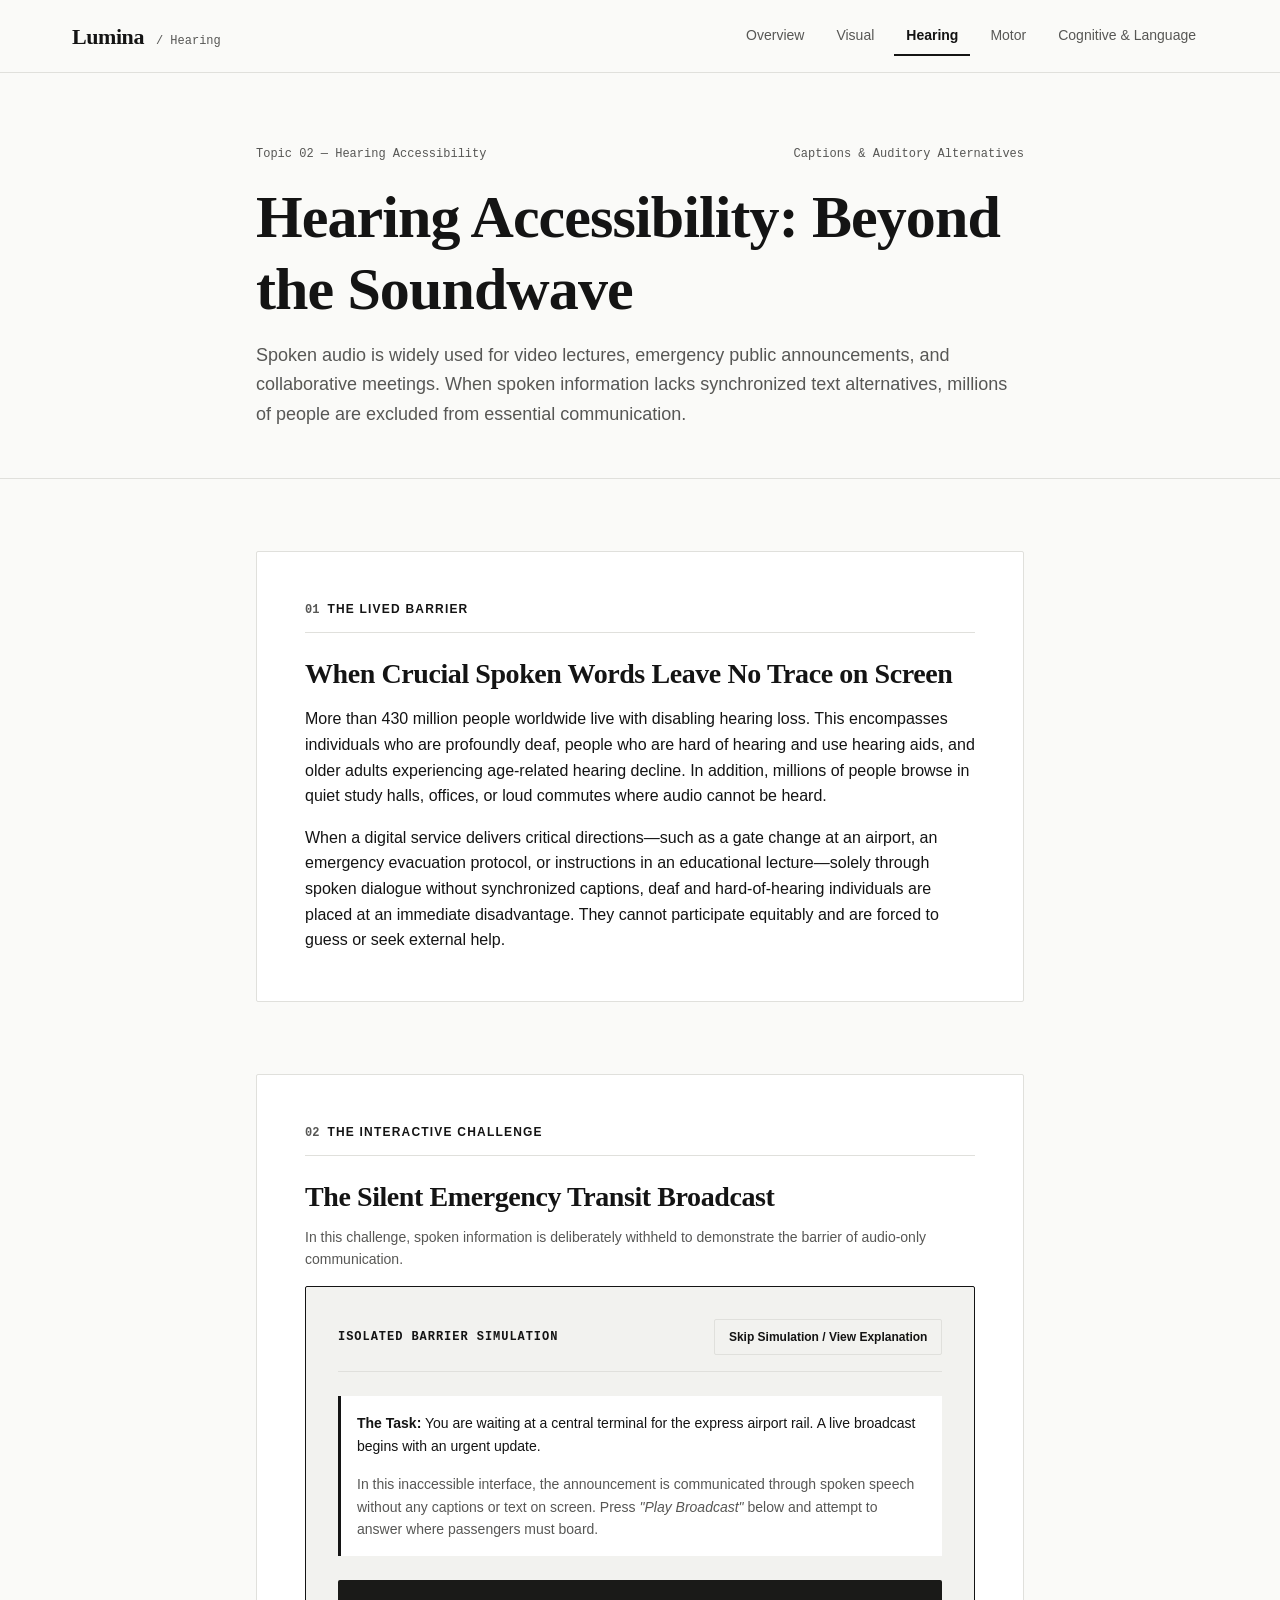
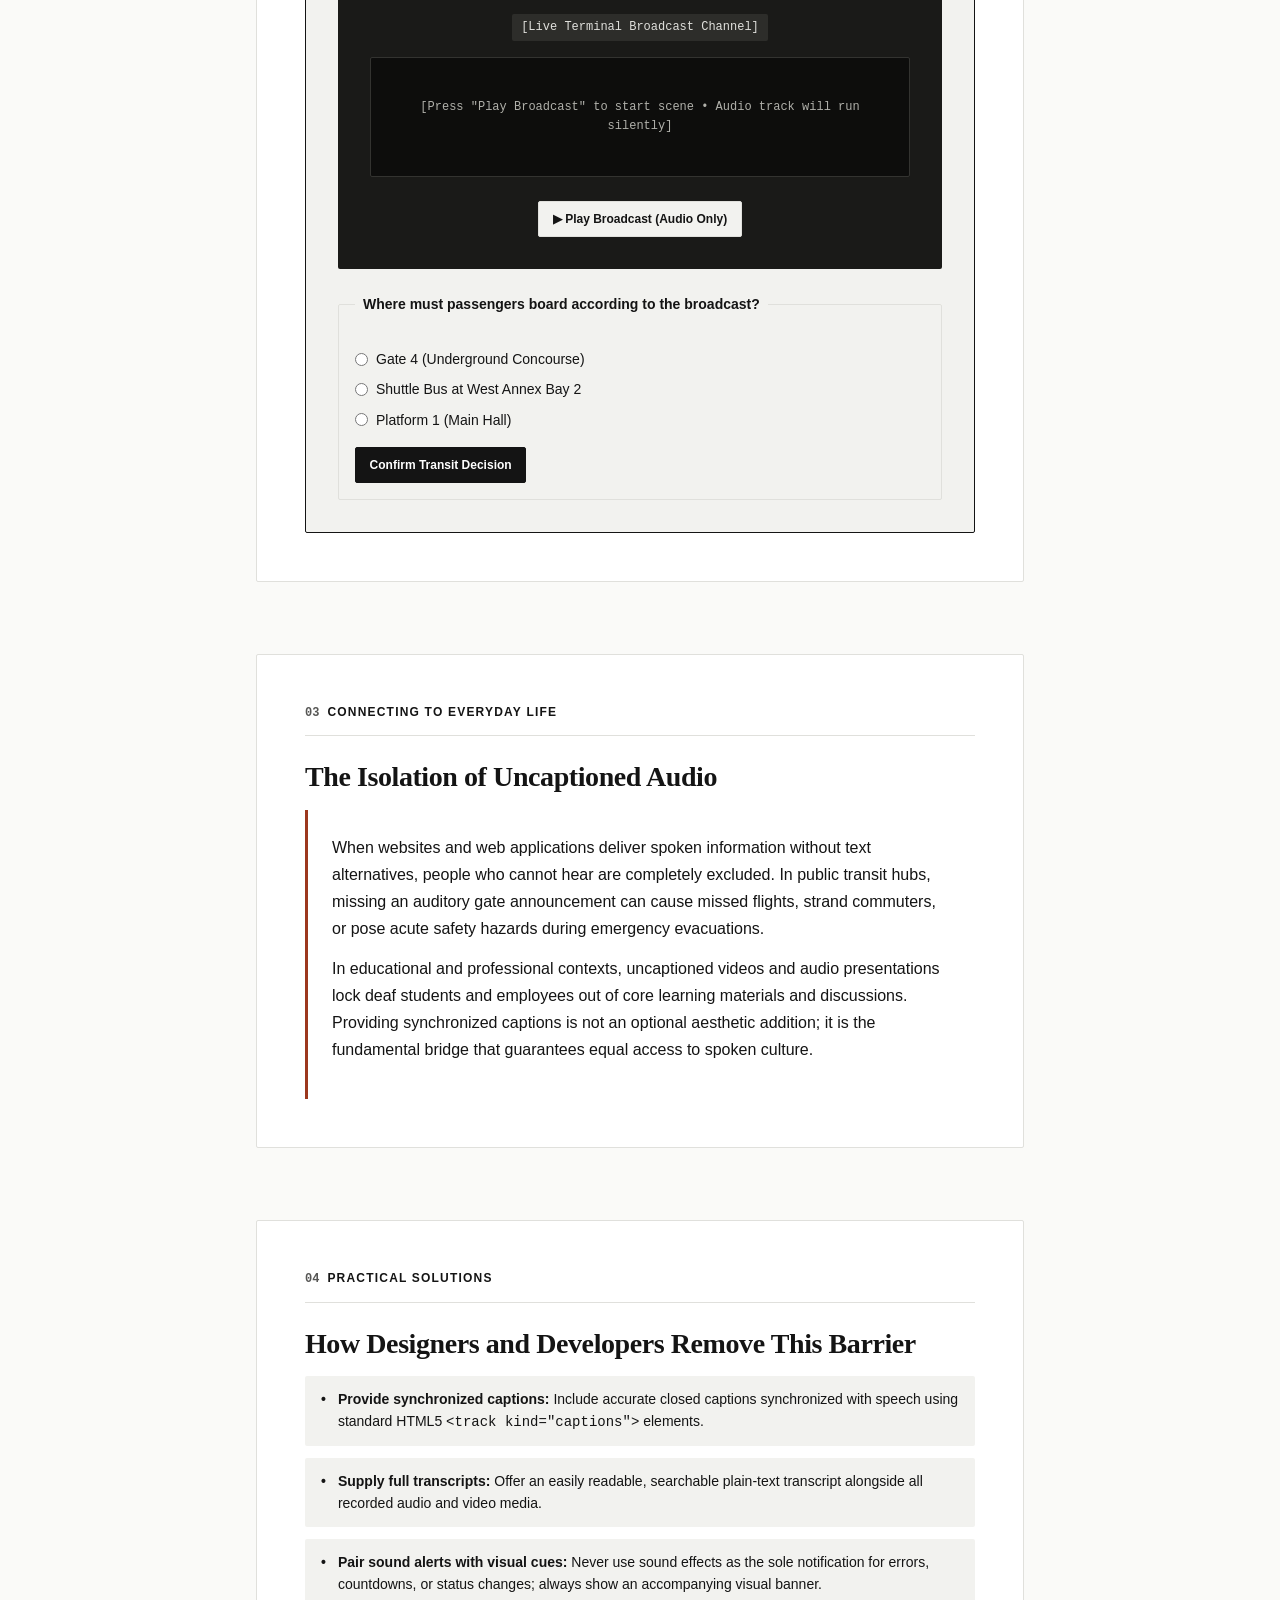
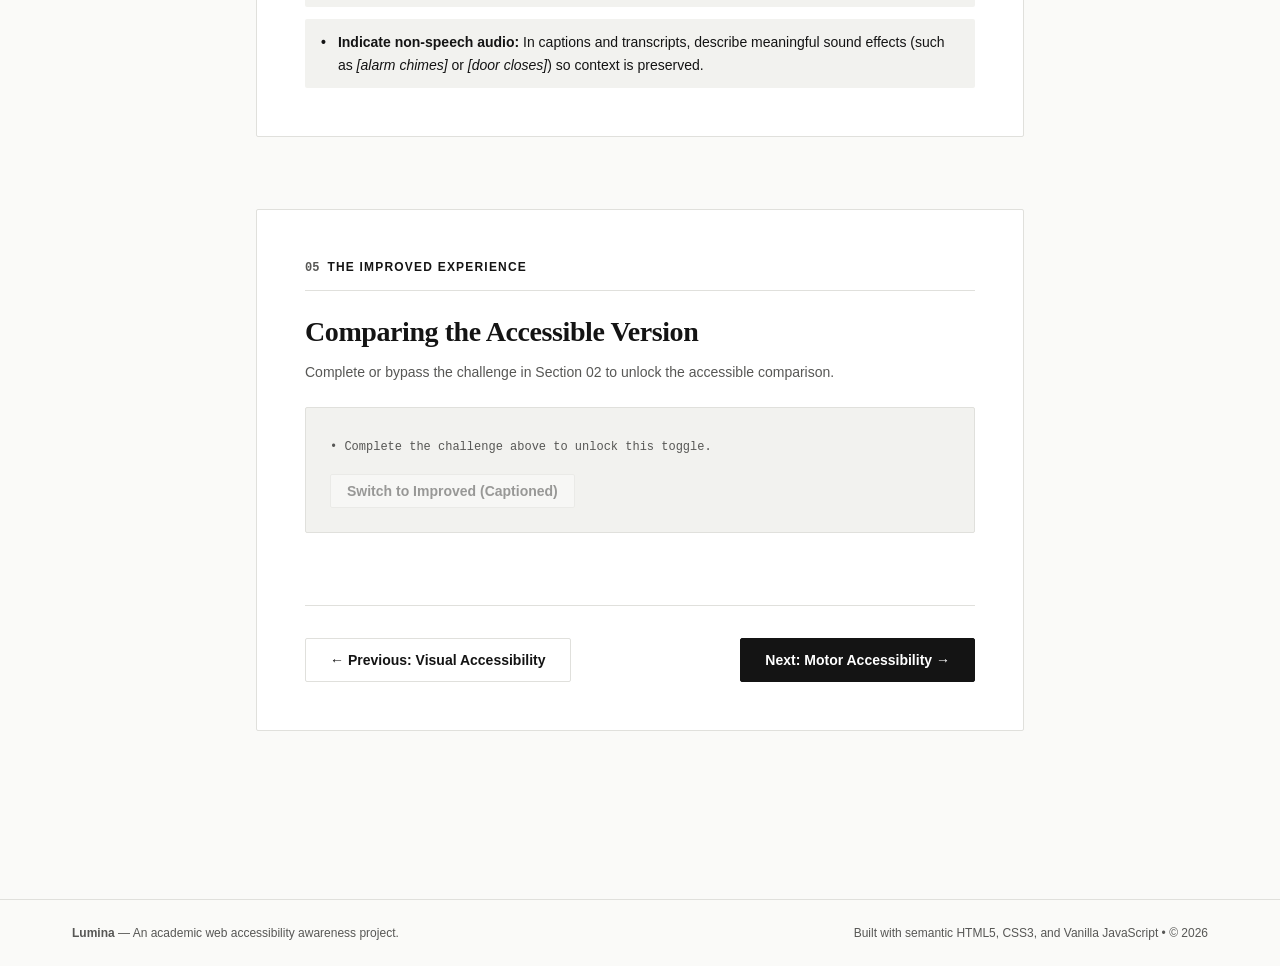
==== hearing.html @ 9ef1d498 "Add initial Lumina accessibility design" ====
<!DOCTYPE html>
<html lang="en">
<head>
  <meta charset="UTF-8">
  <meta name="viewport" content="width=device-width, initial-scale=1.0">
  <title>Hearing Accessibility — Lumina</title>
  <meta name="description" content="Explore how spoken audio without captions or text alternatives creates barriers for people who are deaf or hard of hearing.">
  <link rel="stylesheet" href="css/style.css">
  <link rel="stylesheet" href="css/topics.css">
</head>
<body>

  <!-- Accessible Skip Link (WCAG 2.4.1) -->
  <a href="#main-content" class="skip-link">Skip to main content</a>

  <!-- Site Header -->
  <header class="site-header">
    <div class="header-container">
      <a href="index.html" class="site-logo" aria-label="Lumina Home">
        <span class="logo-text">Lumina</span>
        <span class="logo-tag">/ Hearing</span>
      </a>

      <button class="nav-toggle" type="button" aria-expanded="false" aria-label="Open navigation">
        Menu
      </button>

      <nav class="primary-nav" aria-label="Primary Navigation">
        <ul class="nav-list">
          <li><a href="index.html" class="nav-link">Overview</a></li>
          <li><a href="visual.html" class="nav-link">Visual</a></li>
          <li><a href="hearing.html" class="nav-link" aria-current="page">Hearing</a></li>
          <li><a href="motor.html" class="nav-link">Motor</a></li>
          <li><a href="cognitive-language.html" class="nav-link">Cognitive &amp; Language</a></li>
        </ul>
      </nav>
    </div>
  </header>

  <!-- Main Content Landmark -->
  <main id="main-content" class="main-content">
    
    <!-- Topic Header -->
    <header class="topic-header">
      <div class="container-editorial">
        <div class="topic-meta">
          <span>Topic 02 &mdash; Hearing Accessibility</span>
          <span>Captions &amp; Auditory Alternatives</span>
        </div>
        <h1>Hearing Accessibility: Beyond the Soundwave</h1>
        <p class="lead-text">
          Spoken audio is widely used for video lectures, emergency public announcements, and collaborative meetings. When spoken information lacks synchronized text alternatives, millions of people are excluded from essential communication.
        </p>
      </div>
    </header>

    <div class="container-editorial">
      <div class="topic-flow">

        <!-- 1. Empathetic Introduction -->
        <section class="topic-section" aria-labelledby="intro-heading">
          <div class="section-label">
            <span class="section-num">01</span>
            <span class="section-heading-text">The Lived Barrier</span>
          </div>
          <h2 id="intro-heading" style="font-size: var(--text-xl); margin-bottom: var(--space-md);">
            When Crucial Spoken Words Leave No Trace on Screen
          </h2>
          <p>
            More than 430 million people worldwide live with disabling hearing loss. This encompasses individuals who are profoundly deaf, people who are hard of hearing and use hearing aids, and older adults experiencing age-related hearing decline. In addition, millions of people browse in quiet study halls, offices, or loud commutes where audio cannot be heard.
          </p>
          <p>
            When a digital service delivers critical directions—such as a gate change at an airport, an emergency evacuation protocol, or instructions in an educational lecture—solely through spoken dialogue without synchronized captions, deaf and hard-of-hearing individuals are placed at an immediate disadvantage. They cannot participate equitably and are forced to guess or seek external help.
          </p>
        </section>

        <!-- 2. The Interactive Challenge (Isolated Sandbox) -->
        <section class="topic-section" aria-labelledby="challenge-heading">
          <div class="section-label">
            <span class="section-num">02</span>
            <span class="section-heading-text">The Interactive Challenge</span>
          </div>
          <h2 id="challenge-heading" style="font-size: var(--text-xl); margin-bottom: var(--space-sm);">
            The Silent Emergency Transit Broadcast
          </h2>
          <p class="text-muted" style="font-size: var(--text-sm); margin-bottom: var(--space-md);">
            In this challenge, spoken information is deliberately withheld to demonstrate the barrier of audio-only communication.
          </p>

          <div class="challenge-sandbox" role="region" aria-label="Hearing accessibility challenge sandbox">
            <div class="sandbox-header">
              <span class="sandbox-badge">
                Isolated Barrier Simulation
              </span>
              <button type="button" class="btn btn-outline btn-sm" id="btn-skip-hearing-challenge">
                Skip Simulation / View Explanation
              </button>
            </div>

            <div class="sandbox-instructions">
              <p>
                <strong>The Task:</strong> You are waiting at a central terminal for the express airport rail. A live broadcast begins with an urgent update.
              </p>
              <p style="margin: 0; color: var(--color-text-muted);">
                In this inaccessible interface, the announcement is communicated through spoken speech without any captions or text on screen. Press <em>"Play Broadcast"</em> below and attempt to answer where passengers must board.
              </p>
            </div>

            <!-- Original Problematic Display Area -->
            <div id="hearing-original-display">
              <div class="silent-broadcast-frame">
                <span class="audio-track-status">[Live Terminal Broadcast Channel]</span>
                
                <div class="silent-media-screen">
                  <span id="silent-screen-indicator" style="font-family: var(--font-mono); font-size: var(--text-xs); color: #B0B0AA;">
                    [Press "Play Broadcast" to start scene &bull; Audio track will run silently]
                  </span>
                </div>

                <button type="button" class="btn btn-subtle btn-sm" id="btn-play-silent-broadcast">
                  ▶ Play Broadcast (Audio Only)
                </button>
              </div>

              <!-- Decision Form -->
              <form id="hearing-attempt-form" style="margin-top: var(--space-lg);">
                <fieldset style="border: 1px solid var(--color-border); padding: var(--space-md); border-radius: var(--radius-sm);">
                  <legend style="padding: 0 var(--space-xs); font-weight: 700; font-size: var(--text-sm);">
                    Where must passengers board according to the broadcast?
                  </legend>

                  <div style="display: flex; flex-direction: column; gap: var(--space-xs); margin: var(--space-md) 0;">
                    <label style="display: flex; align-items: center; gap: var(--space-xs); font-size: var(--text-sm); cursor: pointer;">
                      <input type="radio" name="transit_gate" value="gate_4"> Gate 4 (Underground Concourse)
                    </label>
                    <label style="display: flex; align-items: center; gap: var(--space-xs); font-size: var(--text-sm); cursor: pointer;">
                      <input type="radio" name="transit_gate" value="west_annex"> Shuttle Bus at West Annex Bay 2
                    </label>
                    <label style="display: flex; align-items: center; gap: var(--space-xs); font-size: var(--text-sm); cursor: pointer;">
                      <input type="radio" name="transit_gate" value="platform_1"> Platform 1 (Main Hall)
                    </label>
                  </div>

                  <button type="submit" class="btn btn-primary btn-sm">
                    Confirm Transit Decision
                  </button>
                </fieldset>
              </form>
            </div>

            <!-- Feedback Box -->
            <div id="hearing-challenge-feedback" class="challenge-status-box" aria-live="polite"></div>
          </div>
        </section>

        <!-- 3. Real-Life Explanation Section -->
        <section class="topic-section" aria-labelledby="explanation-heading">
          <div class="section-label">
            <span class="section-num">03</span>
            <span class="section-heading-text">Connecting to Everyday Life</span>
          </div>
          <h2 id="explanation-heading" style="font-size: var(--text-xl); margin-bottom: var(--space-md);">
            The Isolation of Uncaptioned Audio
          </h2>
          <div class="explanation-panel">
            <p>
              When websites and web applications deliver spoken information without text alternatives, people who cannot hear are completely excluded. In public transit hubs, missing an auditory gate announcement can cause missed flights, strand commuters, or pose acute safety hazards during emergency evacuations.
            </p>
            <p>
              In educational and professional contexts, uncaptioned videos and audio presentations lock deaf students and employees out of core learning materials and discussions. Providing synchronized captions is not an optional aesthetic addition; it is the fundamental bridge that guarantees equal access to spoken culture.
            </p>
          </div>
        </section>

        <!-- 4. Practical Solutions (Concise Bullet Points) -->
        <section class="topic-section" aria-labelledby="solutions-heading">
          <div class="section-label">
            <span class="section-num">04</span>
            <span class="section-heading-text">Practical Solutions</span>
          </div>
          <h2 id="solutions-heading" style="font-size: var(--text-xl); margin-bottom: var(--space-md);">
            How Designers and Developers Remove This Barrier
          </h2>
          <ul class="solutions-list">
            <li>
              <span class="solution-bullet">&bull;</span>
              <div>
                <strong>Provide synchronized captions:</strong> Include accurate closed captions synchronized with speech using standard HTML5 <code>&lt;track kind="captions"&gt;</code> elements.
              </div>
            </li>
            <li>
              <span class="solution-bullet">&bull;</span>
              <div>
                <strong>Supply full transcripts:</strong> Offer an easily readable, searchable plain-text transcript alongside all recorded audio and video media.
              </div>
            </li>
            <li>
              <span class="solution-bullet">&bull;</span>
              <div>
                <strong>Pair sound alerts with visual cues:</strong> Never use sound effects as the sole notification for errors, countdowns, or status changes; always show an accompanying visual banner.
              </div>
            </li>
            <li>
              <span class="solution-bullet">&bull;</span>
              <div>
                <strong>Indicate non-speech audio:</strong> In captions and transcripts, describe meaningful sound effects (such as <em>[alarm chimes]</em> or <em>[door closes]</em>) so context is preserved.
              </div>
            </li>
          </ul>
        </section>

        <!-- 5. Gated Improved Experience -->
        <section class="topic-section" aria-labelledby="improved-heading">
          <div class="section-label">
            <span class="section-num">05</span>
            <span class="section-heading-text">The Improved Experience</span>
          </div>
          <h2 id="improved-heading" style="font-size: var(--text-xl); margin-bottom: var(--space-sm);">
            Comparing the Accessible Version
          </h2>
          <p class="text-muted" style="font-size: var(--text-sm); margin-bottom: var(--space-lg);">
            Complete or bypass the challenge in Section 02 to unlock the accessible comparison.
          </p>

          <div class="gated-toggle-wrapper">
            <div class="toggle-header">
              <div>
                <span id="hearing-gate-status" class="gate-status-msg">
                  &bull; Complete the challenge above to unlock this toggle.
                </span>
              </div>
              <div class="switch-control">
                <button type="button" 
                        class="toggle-btn" 
                        id="hearing-toggle-btn" 
                        disabled 
                        aria-disabled="true" 
                        aria-pressed="false">
                  Switch to Improved (Captioned)
                </button>
              </div>
            </div>

            <!-- Improved Experience Card -->
            <div id="hearing-improved-display" class="improved-display-card">
              <span class="eyebrow" style="color: var(--color-success);">&check; Synchronized Captioned Broadcast</span>
              <h3 style="margin-bottom: var(--space-xs);">Live Transit Update &mdash; Express Rail</h3>
              
              <!-- Visual Alert Banner -->
              <div style="background-color: var(--color-surface-muted); border-left: 3px solid var(--color-text); padding: var(--space-md); margin: var(--space-md) 0;" role="status">
                <p style="font-weight: 700; font-size: var(--text-sm); margin-bottom: 2px;">
                  ⚠️ Track Maintenance Notice
                </p>
                <p style="font-size: var(--text-sm); margin: 0; color: var(--color-text);">
                  Due to emergency rail inspection on Platform 1, all passengers for the Northbound Express must board the replacement bus at <strong>West Annex Bay 2</strong>.
                </p>
              </div>

              <!-- Synchronized Captions Box -->
              <div style="background-color: #1A1A18; color: #FFFFFF; padding: var(--space-md); border-radius: var(--radius-sm); font-size: var(--text-sm); text-align: center; margin-bottom: var(--space-md);">
                🔊 <strong>[Speaker]:</strong> &ldquo;Attention all passengers: Track 1 is closed for maintenance. Please proceed to <strong>West Annex Bay 2</strong> to board the replacement express shuttle.&rdquo;
              </div>

              <!-- Collapsible Full Transcript -->
              <details style="border: 1px solid var(--color-border); border-radius: var(--radius-sm); padding: var(--space-sm); font-size: var(--text-sm);">
                <summary style="font-weight: 600; cursor: pointer;">
                  📄 View Full Spoken Transcript
                </summary>
                <div style="padding-top: var(--space-sm); color: var(--color-text-muted); line-height: 1.7;">
                  <p><strong>[00:00 &bull; Chime Sounds]</strong></p>
                  <p><strong>Announcer:</strong> &ldquo;Attention all passengers: Track 1 is temporarily closed due to an unscheduled track inspection. All northbound airport express services will now depart via shuttle bus from West Annex Bay 2. Ground staff are stationed at Exit B to assist with luggage.&rdquo;</p>
                </div>
              </details>

              <div style="border-top: 1px solid var(--color-border); padding-top: var(--space-md); margin-top: var(--space-md); font-size: var(--text-xs); color: var(--color-text-muted);">
                <strong>Why this version succeeds:</strong> Spoken directions are paired immediately with synchronized captions and an on-screen visual alert banner. Visitors who are deaf, hard of hearing, or browsing in sound-sensitive environments have equal, independent access.
              </div>
            </div>
          </div>

          <!-- Bottom Navigation -->
          <nav class="topic-nav-footer" aria-label="Experience pagination">
            <a href="visual.html" class="btn btn-outline">
              &larr; Previous: Visual Accessibility
            </a>
            <a href="motor.html" class="btn btn-primary">
              Next: Motor Accessibility &rarr;
            </a>
          </nav>
        </section>

      </div>
    </div>
  </main>

  <!-- Minimal Single-Line Footer -->
  <footer class="site-footer">
    <div class="footer-container">
      <span><strong>Lumina</strong> &mdash; An academic web accessibility awareness project.</span>
      <span>Built with semantic HTML5, CSS3, and Vanilla JavaScript &bull; &copy; 2026</span>
    </div>
  </footer>

  <!-- Scripts -->
  <script src="js/main.js"></script>
  <script src="js/hearing.js"></script>
</body>
</html>
---- css/style.css ----
/* ==========================================================================
   LUMINA CORE DESIGN SYSTEM & STYLESHEET
   Minimalist, editorial visual architecture inspired by SiteInspire.
   Pure CSS3. WCAG 2.1 AA/AAA compliant.
   ========================================================================== */

/* --------------------------------------------------------------------------
   1. Design Tokens (Custom Properties)
   -------------------------------------------------------------------------- */
:root {
  /* SiteInspire Editorial Palette */
  --color-bg: #FAFAF8;              /* Warm gallery alabaster */
  --color-surface: #FFFFFF;         /* Crisp white */
  --color-surface-muted: #F2F2EF;   /* Architectural light stone */
  --color-surface-hover: #ECECE8;   /* Subtle interactive hover */
  
  --color-text: #141414;            /* Deep charcoal ink (> 15:1 contrast) */
  --color-text-muted: #575755;      /* Editorial slate graphite (> 5.8:1 contrast) */
  --color-text-subtle: #767673;     /* Meta / timestamps */

  --color-border: #E0E0DC;          /* Hairline divider */
  --color-border-strong: #141414;   /* High-contrast structural line */

  --color-accent: #9C381E;          /* Terracotta / Sienna accent */
  --color-accent-subtle: #F7EBE8;   /* Soft terracotta tint */
  --color-navy: #1E3A5F;            /* Deep architectural navy */
  --color-success: #1E5C34;         /* Muted forest green */
  --color-success-bg: #EDF5F0;

  /* Typography */
  --font-serif: "Charter", "Bitstream Charter", "Sitka Text", "Cambria", Georgia, serif;
  --font-sans: -apple-system, BlinkMacSystemFont, "Segoe UI", Roboto, "Helvetica Neue", Arial, sans-serif;
  --font-mono: "SFMono-Regular", Consolas, "Liberation Mono", Menlo, Courier, monospace;

  /* Type Scale */
  --text-xs: 0.75rem;     /* 12px */
  --text-sm: 0.875rem;    /* 14px */
  --text-base: 1rem;       /* 16px */
  --text-md: 1.125rem;    /* 18px */
  --text-lg: 1.375rem;    /* 22px */
  --text-xl: 1.75rem;     /* 28px */
  --text-2xl: 2.25rem;    /* 36px */
  --text-3xl: 3rem;       /* 48px */
  --text-4xl: 3.75rem;    /* 60px */

  /* Spacing Scale */
  --space-2xs: 0.25rem;   /* 4px */
  --space-xs: 0.5rem;     /* 8px */
  --space-sm: 0.75rem;    /* 12px */
  --space-md: 1rem;       /* 16px */
  --space-lg: 1.5rem;     /* 24px */
  --space-xl: 2rem;       /* 32px */
  --space-2xl: 3rem;      /* 48px */
  --space-3xl: 4.5rem;    /* 72px */
  --space-4xl: 6rem;      /* 96px */

  /* Structural Dimensions */
  --max-width-site: 75rem;        /* 1200px */
  --max-width-editorial: 52rem;   /* 832px */
  --max-width-prose: 44rem;       /* 704px */
  
  --radius-sm: 2px;
  --radius-md: 4px;

  --transition-quick: 120ms ease;
  --transition-smooth: 200ms ease;
}

/* --------------------------------------------------------------------------
   2. Reset & Baseline
   -------------------------------------------------------------------------- */
*, *::before, *::after {
  box-sizing: border-box;
  margin: 0;
  padding: 0;
}

html {
  font-size: 100%;
  scroll-behavior: smooth;
  text-size-adjust: 100%;
}

@media (prefers-reduced-motion: reduce) {
  html {
    scroll-behavior: auto;
  }
  *, *::before, *::after {
    animation-duration: 0.01ms !important;
    animation-iteration-count: 1 !important;
    transition-duration: 0.01ms !important;
  }
}

body {
  background-color: var(--color-bg);
  color: var(--color-text);
  font-family: var(--font-sans);
  font-size: var(--text-base);
  line-height: 1.6;
  min-height: 100vh;
  display: flex;
  flex-direction: column;
  -webkit-font-smoothing: antialiased;
}

/* --------------------------------------------------------------------------
   3. Accessible Focus Indicators (WCAG 2.4.7 & 2.4.11)
   -------------------------------------------------------------------------- */
:focus-visible {
  outline: 2px solid var(--color-text);
  outline-offset: 3px;
  border-radius: var(--radius-sm);
}

/* Skip to Content Link */
.skip-link {
  position: absolute;
  top: var(--space-md);
  left: var(--space-md);
  background-color: var(--color-text);
  color: var(--color-surface);
  padding: var(--space-xs) var(--space-md);
  font-size: var(--text-sm);
  font-weight: 600;
  text-decoration: none;
  z-index: 9999;
  transform: translateY(-200%);
  transition: transform var(--transition-quick);
  border-radius: var(--radius-sm);
}

.skip-link:focus {
  transform: translateY(0);
}

/* --------------------------------------------------------------------------
   4. Typography
   -------------------------------------------------------------------------- */
h1, h2, h3, h4 {
  font-family: var(--font-serif);
  color: var(--color-text);
  font-weight: 700;
  line-height: 1.2;
  letter-spacing: -0.015em;
}

h1 {
  font-size: clamp(2rem, 4.5vw + 1rem, var(--text-4xl));
  margin-bottom: var(--space-md);
}

h2 {
  font-size: clamp(1.5rem, 2.5vw + 0.5rem, var(--text-2xl));
  margin-bottom: var(--space-sm);
}

h3 {
  font-size: var(--text-lg);
  margin-bottom: var(--space-xs);
}

p {
  margin-bottom: var(--space-md);
}

p:last-child {
  margin-bottom: 0;
}

.lead-text {
  font-size: var(--text-md);
  line-height: 1.65;
  color: var(--color-text-muted);
}

.text-muted {
  color: var(--color-text-muted);
}

.eyebrow {
  display: block;
  font-family: var(--font-mono);
  font-size: var(--text-xs);
  text-transform: uppercase;
  letter-spacing: 0.1em;
  color: var(--color-text-muted);
  margin-bottom: var(--space-xs);
}

/* --------------------------------------------------------------------------
   5. Site Header & Editorial Navigation
   -------------------------------------------------------------------------- */
.site-header {
  background-color: var(--color-bg);
  border-bottom: 1px solid var(--color-border);
  position: sticky;
  top: 0;
  z-index: 100;
}

.header-container {
  max-width: var(--max-width-site);
  margin: 0 auto;
  padding: var(--space-md) var(--space-xl);
  display: flex;
  align-items: center;
  justify-content: space-between;
  gap: var(--space-md);
}

.site-logo {
  display: flex;
  align-items: baseline;
  gap: var(--space-xs);
  text-decoration: none;
  color: var(--color-text);
}

.logo-text {
  font-family: var(--font-serif);
  font-size: var(--text-lg);
  font-weight: 700;
  letter-spacing: -0.02em;
}

.logo-tag {
  font-family: var(--font-mono);
  font-size: var(--text-xs);
  color: var(--color-text-muted);
  margin-left: var(--space-2xs);
}

.primary-nav {
  display: flex;
  align-items: center;
}

.nav-list {
  display: flex;
  align-items: center;
  list-style: none;
  gap: var(--space-xs);
}

.nav-link {
  display: inline-block;
  padding: var(--space-xs) var(--space-sm);
  color: var(--color-text-muted);
  text-decoration: none;
  font-size: var(--text-sm);
  font-weight: 500;
  border-bottom: 2px solid transparent;
  transition: color var(--transition-quick), border-color var(--transition-quick);
}

.nav-link:hover {
  color: var(--color-text);
}

.nav-link[aria-current="page"] {
  color: var(--color-text);
  font-weight: 600;
  border-bottom-color: var(--color-text);
}

/* Mobile Nav Toggle */
.nav-toggle {
  display: none;
  background: transparent;
  border: 1px solid var(--color-border);
  border-radius: var(--radius-sm);
  padding: var(--space-xs) var(--space-sm);
  color: var(--color-text);
  font-family: var(--font-sans);
  font-size: var(--text-xs);
  font-weight: 600;
  text-transform: uppercase;
  letter-spacing: 0.05em;
  cursor: pointer;
}

.nav-toggle:hover {
  background-color: var(--color-surface);
}

/* --------------------------------------------------------------------------
   6. Content Layout Containers
   -------------------------------------------------------------------------- */
.main-content {
  flex: 1;
}

.container {
  max-width: var(--max-width-site);
  margin: 0 auto;
  padding: 0 var(--space-xl);
}

.container-editorial {
  max-width: var(--max-width-editorial);
  margin: 0 auto;
  padding: 0 var(--space-xl);
}

/* --------------------------------------------------------------------------
   7. Buttons & Links (Understated Editorial Styling)
   -------------------------------------------------------------------------- */
.btn {
  display: inline-flex;
  align-items: center;
  justify-content: center;
  gap: var(--space-xs);
  min-height: 44px;
  padding: var(--space-xs) var(--space-lg);
  font-family: var(--font-sans);
  font-size: var(--text-sm);
  font-weight: 600;
  text-decoration: none;
  border-radius: var(--radius-sm);
  border: 1px solid transparent;
  cursor: pointer;
  transition: background-color var(--transition-quick), color var(--transition-quick), border-color var(--transition-quick);
}

.btn-primary {
  background-color: var(--color-text);
  color: var(--color-surface);
  border-color: var(--color-text);
}

.btn-primary:hover {
  background-color: #2E2E2E;
  border-color: #2E2E2E;
}

.btn-outline {
  background-color: transparent;
  color: var(--color-text);
  border-color: var(--color-border);
}

.btn-outline:hover {
  background-color: var(--color-surface);
  border-color: var(--color-text);
}

.btn-subtle {
  background-color: var(--color-surface-muted);
  color: var(--color-text);
  border-color: var(--color-border);
}

.btn-subtle:hover {
  background-color: var(--color-surface);
  border-color: var(--color-text-muted);
}

.btn-sm {
  min-height: 36px;
  padding: 0.35rem 0.85rem;
  font-size: var(--text-xs);
}

/* --------------------------------------------------------------------------
   8. Clean Minimalist Single-Line Footer
   -------------------------------------------------------------------------- */
.site-footer {
  border-top: 1px solid var(--color-border);
  background-color: var(--color-bg);
  margin-top: var(--space-4xl);
  padding: var(--space-lg) 0;
}

.footer-container {
  max-width: var(--max-width-site);
  margin: 0 auto;
  padding: 0 var(--space-xl);
  display: flex;
  justify-content: space-between;
  align-items: center;
  flex-wrap: wrap;
  gap: var(--space-sm);
  font-size: var(--text-xs);
  color: var(--color-text-muted);
}

.footer-container a {
  color: var(--color-text);
  text-decoration: none;
}

.footer-container a:hover {
  text-decoration: underline;
}

/* --------------------------------------------------------------------------
   9. Responsive Breakpoints
   -------------------------------------------------------------------------- */
@media (max-width: 860px) {
  .header-container {
    padding: var(--space-sm) var(--space-md);
  }

  .nav-toggle {
    display: inline-flex;
  }

  .primary-nav {
    display: none;
    position: absolute;
    top: 100%;
    left: 0;
    right: 0;
    background-color: var(--color-bg);
    border-bottom: 1px solid var(--color-border);
    padding: var(--space-md);
    box-shadow: 0 4px 12px rgba(0, 0, 0, 0.05);
  }

  .primary-nav.is-open {
    display: block;
  }

  .nav-list {
    flex-direction: column;
    align-items: stretch;
    gap: var(--space-2xs);
  }

  .nav-link {
    padding: var(--space-sm) var(--space-md);
    width: 100%;
    border-bottom: none;
  }

  .nav-link[aria-current="page"] {
    background-color: var(--color-surface-muted);
  }

  .container,
  .container-editorial {
    padding: 0 var(--space-md);
  }

  .footer-container {
    flex-direction: column;
    align-items: flex-start;
  }
}
---- css/topics.css ----
/* ==========================================================================
   LUMINA TOPIC EXPERIENCES & INTERACTIVE CHALLENGES
   Editorial layout, isolated sandboxes, gated toggles, and accessible comparisons.
   ========================================================================== */

/* --------------------------------------------------------------------------
   1. Topic Header & Section Structure
   -------------------------------------------------------------------------- */
.topic-header {
  padding: var(--space-3xl) 0 var(--space-2xl) 0;
  border-bottom: 1px solid var(--color-border);
}

.topic-meta {
  display: flex;
  align-items: center;
  justify-content: space-between;
  gap: var(--space-md);
  margin-bottom: var(--space-md);
  font-family: var(--font-mono);
  font-size: var(--text-xs);
  color: var(--color-text-muted);
}

.topic-flow {
  display: flex;
  flex-direction: column;
  gap: var(--space-3xl);
  padding: var(--space-3xl) 0;
}

.topic-section {
  position: relative;
  background-color: var(--color-surface);
  border: 1px solid var(--color-border);
  border-radius: var(--radius-sm);
  padding: clamp(var(--space-xl), 4vw, var(--space-2xl));
}

.section-label {
  display: flex;
  align-items: baseline;
  gap: var(--space-xs);
  margin-bottom: var(--space-lg);
  border-bottom: 1px solid var(--color-border);
  padding-bottom: var(--space-sm);
}

.section-num {
  font-family: var(--font-mono);
  font-size: var(--text-xs);
  font-weight: 700;
  color: var(--color-text-muted);
}

.section-heading-text {
  font-family: var(--font-sans);
  font-size: var(--text-xs);
  text-transform: uppercase;
  letter-spacing: 0.1em;
  font-weight: 700;
  color: var(--color-text);
}

/* --------------------------------------------------------------------------
   2. Dedicated Challenge Sandbox (Isolated Demonstration)
   -------------------------------------------------------------------------- */
.challenge-sandbox {
  border: 1px solid var(--color-border-strong);
  background-color: var(--color-surface-muted);
  border-radius: var(--radius-sm);
  padding: var(--space-xl);
  position: relative;
  margin-top: var(--space-md);
}

.sandbox-header {
  display: flex;
  align-items: center;
  justify-content: space-between;
  flex-wrap: wrap;
  gap: var(--space-sm);
  padding-bottom: var(--space-md);
  margin-bottom: var(--space-lg);
  border-bottom: 1px solid var(--color-border);
}

.sandbox-badge {
  font-family: var(--font-mono);
  font-size: var(--text-xs);
  font-weight: 700;
  text-transform: uppercase;
  letter-spacing: 0.08em;
  color: var(--color-text);
  display: inline-flex;
  align-items: center;
  gap: var(--space-2xs);
}

.sandbox-instructions {
  background-color: var(--color-surface);
  border-left: 3px solid var(--color-text);
  padding: var(--space-md);
  margin-bottom: var(--space-lg);
  font-size: var(--text-sm);
  line-height: 1.6;
}

.sandbox-interactive-zone {
  background-color: var(--color-surface);
  border: 1px solid var(--color-border);
  border-radius: var(--radius-sm);
  padding: var(--space-xl);
  margin-bottom: var(--space-lg);
}

.challenge-status-box {
  margin-top: var(--space-md);
  padding: var(--space-md);
  border: 1px solid var(--color-border);
  background-color: var(--color-surface);
  font-size: var(--text-sm);
  line-height: 1.6;
  display: none;
}

.challenge-status-box.is-visible {
  display: block;
}

/* --------------------------------------------------------------------------
   3. Real-Life Explanation Section (Connecting Difficulty to Barriers)
   -------------------------------------------------------------------------- */
.explanation-panel {
  background-color: var(--color-surface);
  border-left: 3px solid var(--color-accent);
  padding: var(--space-lg);
  margin-top: var(--space-md);
  font-size: var(--text-base);
  line-height: 1.7;
}

.explanation-panel p {
  color: var(--color-text);
  margin-bottom: var(--space-sm);
}

/* --------------------------------------------------------------------------
   4. Practical Solutions (Clean, Understandable Bullet Points)
   -------------------------------------------------------------------------- */
.solutions-list {
  list-style: none;
  margin-top: var(--space-md);
  display: flex;
  flex-direction: column;
  gap: var(--space-sm);
}

.solutions-list li {
  display: flex;
  align-items: flex-start;
  gap: var(--space-sm);
  font-size: var(--text-sm);
  line-height: 1.6;
  padding: var(--space-sm) var(--space-md);
  background-color: var(--color-surface-muted);
  border-radius: var(--radius-sm);
}

.solution-bullet {
  font-weight: 700;
  color: var(--color-text);
  flex-shrink: 0;
}

/* --------------------------------------------------------------------------
   5. Gated Improved-Version Toggle & Reveal
   -------------------------------------------------------------------------- */
.gated-toggle-wrapper {
  background-color: var(--color-surface-muted);
  border: 1px solid var(--color-border);
  border-radius: var(--radius-sm);
  padding: var(--space-lg);
  margin-bottom: var(--space-xl);
}

.toggle-header {
  display: flex;
  align-items: center;
  justify-content: space-between;
  flex-wrap: wrap;
  gap: var(--space-md);
}

.gate-status-msg {
  font-family: var(--font-mono);
  font-size: var(--text-xs);
  color: var(--color-text-muted);
}

.gate-status-msg.is-unlocked {
  color: var(--color-success);
  font-weight: 700;
}

.switch-control {
  display: inline-flex;
  align-items: center;
  gap: var(--space-xs);
}

.toggle-btn {
  background-color: var(--color-surface);
  border: 1px solid var(--color-border);
  padding: var(--space-xs) var(--space-md);
  font-size: var(--text-sm);
  font-weight: 600;
  cursor: pointer;
  border-radius: var(--radius-sm);
  color: var(--color-text);
  transition: all var(--transition-quick);
}

.toggle-btn:disabled {
  opacity: 0.4;
  cursor: not-allowed;
  border-color: var(--color-border);
}

.toggle-btn.is-active {
  background-color: var(--color-text);
  color: var(--color-surface);
  border-color: var(--color-text);
}

.improved-display-card {
  display: none;
  background-color: var(--color-surface);
  border: 1px solid var(--color-border-strong);
  border-radius: var(--radius-sm);
  padding: var(--space-xl);
  margin-top: var(--space-lg);
}

.improved-display-card.is-active {
  display: block;
}

/* --------------------------------------------------------------------------
   6. Visual Challenge Specifics (Dark / Occluded Visual Field Simulation)
   -------------------------------------------------------------------------- */
.occluded-viewport {
  position: relative;
  width: 100%;
  min-height: 220px;
  background-color: #0F0F0E; /* Dark simulated obstructed field */
  border: 1px solid #2B2B28;
  border-radius: var(--radius-sm);
  overflow: hidden;
  display: flex;
  align-items: center;
  justify-content: center;
  color: #FFFFFF;
}

.occluded-overlay {
  position: absolute;
  inset: 0;
  background: radial-gradient(circle at center, rgba(15,15,14,0.92) 0%, rgba(10,10,10,0.99) 70%);
  display: flex;
  flex-direction: column;
  align-items: center;
  justify-content: center;
  text-align: center;
  padding: var(--space-md);
  font-family: var(--font-mono);
  font-size: var(--text-xs);
  color: #A3A39E;
}

.occluded-task-content {
  opacity: 0.05; /* Barely perceptible visual cues, simulating severe visual obstruction */
  pointer-events: none;
}

/* --------------------------------------------------------------------------
   7. Hearing Challenge Specifics (Silent Audio-Only Media Broadcast)
   -------------------------------------------------------------------------- */
.silent-broadcast-frame {
  background-color: #1A1A18;
  color: #FFFFFF;
  border-radius: var(--radius-sm);
  padding: var(--space-xl);
  text-align: center;
  position: relative;
}

.audio-track-status {
  display: inline-flex;
  align-items: center;
  gap: var(--space-2xs);
  background-color: #2D2D2A;
  color: #E0E0DC;
  font-family: var(--font-mono);
  font-size: var(--text-xs);
  padding: 0.25rem 0.6rem;
  border-radius: var(--radius-sm);
  margin-bottom: var(--space-md);
}

.silent-media-screen {
  min-height: 120px;
  background-color: #0D0D0C;
  border: 1px solid #333330;
  border-radius: var(--radius-sm);
  display: flex;
  flex-direction: column;
  align-items: center;
  justify-content: center;
  padding: var(--space-md);
  margin-bottom: var(--space-lg);
}

/* --------------------------------------------------------------------------
   8. Motor Challenge Specifics (Local Pointer Suppression)
   -------------------------------------------------------------------------- */
.pointer-suppressed-area {
  position: relative;
  background-color: var(--color-surface);
  border: 1px solid var(--color-border);
  padding: var(--space-lg);
}

.pointer-suppressed-controls {
  display: flex;
  flex-direction: column;
  gap: var(--space-md);
}

.pointer-warning-banner {
  font-family: var(--font-mono);
  font-size: var(--text-xs);
  background-color: var(--color-surface-muted);
  border: 1px solid var(--color-border);
  padding: var(--space-xs) var(--space-sm);
  margin-bottom: var(--space-md);
  color: var(--color-text);
}

/* Deliberately poor keyboard order demonstration */
.awkward-btn {
  padding: 6px 10px;
  font-size: var(--text-xs);
  border: 1px solid #CCC;
  background: #FFF;
  cursor: pointer;
}

.awkward-btn:focus {
  /* Missing prominent outline on one control in the barrier version */
  outline: none;
}

/* --------------------------------------------------------------------------
   9. Cognitive & Language Challenge Specifics
   -------------------------------------------------------------------------- */
.cognitive-timer-display {
  font-family: var(--font-mono);
  font-size: var(--text-md);
  font-weight: 700;
  color: var(--color-accent);
}

.cluttered-instruction-box {
  background-color: var(--color-surface-muted);
  border: 1px solid var(--color-border);
  padding: var(--space-md);
  font-size: var(--text-xs);
  line-height: 1.7;
  margin-bottom: var(--space-md);
}

/* Form Styles */
.form-field {
  display: flex;
  flex-direction: column;
  gap: var(--space-2xs);
  margin-bottom: var(--space-md);
}

.form-field label {
  font-size: var(--text-sm);
  font-weight: 600;
  color: var(--color-text);
}

.form-field input,
.form-field select,
.form-field textarea {
  padding: var(--space-xs) var(--space-sm);
  border: 1px solid var(--color-border);
  border-radius: var(--radius-sm);
  font-family: var(--font-sans);
  font-size: var(--text-sm);
  background-color: var(--color-surface);
  color: var(--color-text);
  min-height: 40px;
}

.form-field input:focus,
.form-field select:focus,
.form-field textarea:focus {
  border-color: var(--color-text);
}

/* --------------------------------------------------------------------------
   10. Topic Pagination
   -------------------------------------------------------------------------- */
.topic-nav-footer {
  display: flex;
  justify-content: space-between;
  align-items: center;
  flex-wrap: wrap;
  gap: var(--space-md);
  margin-top: var(--space-3xl);
  padding-top: var(--space-xl);
  border-top: 1px solid var(--color-border);
}
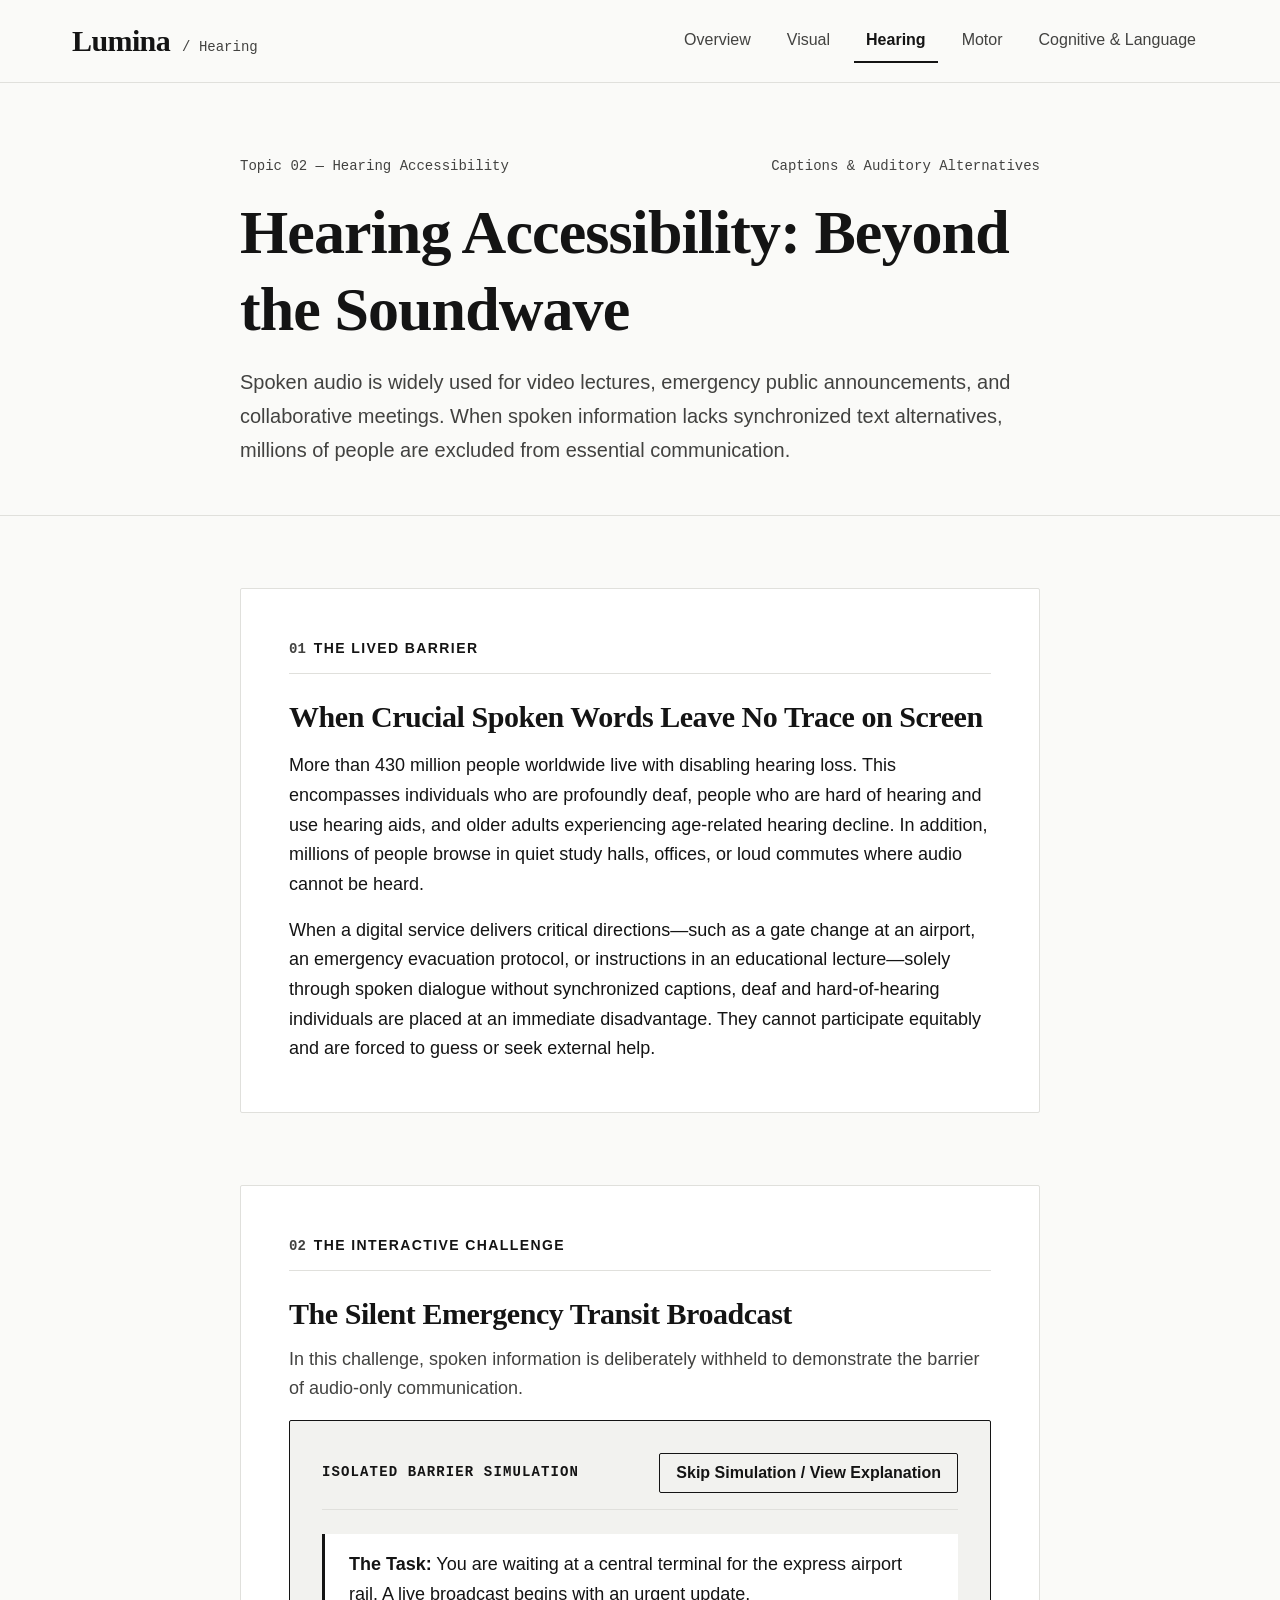
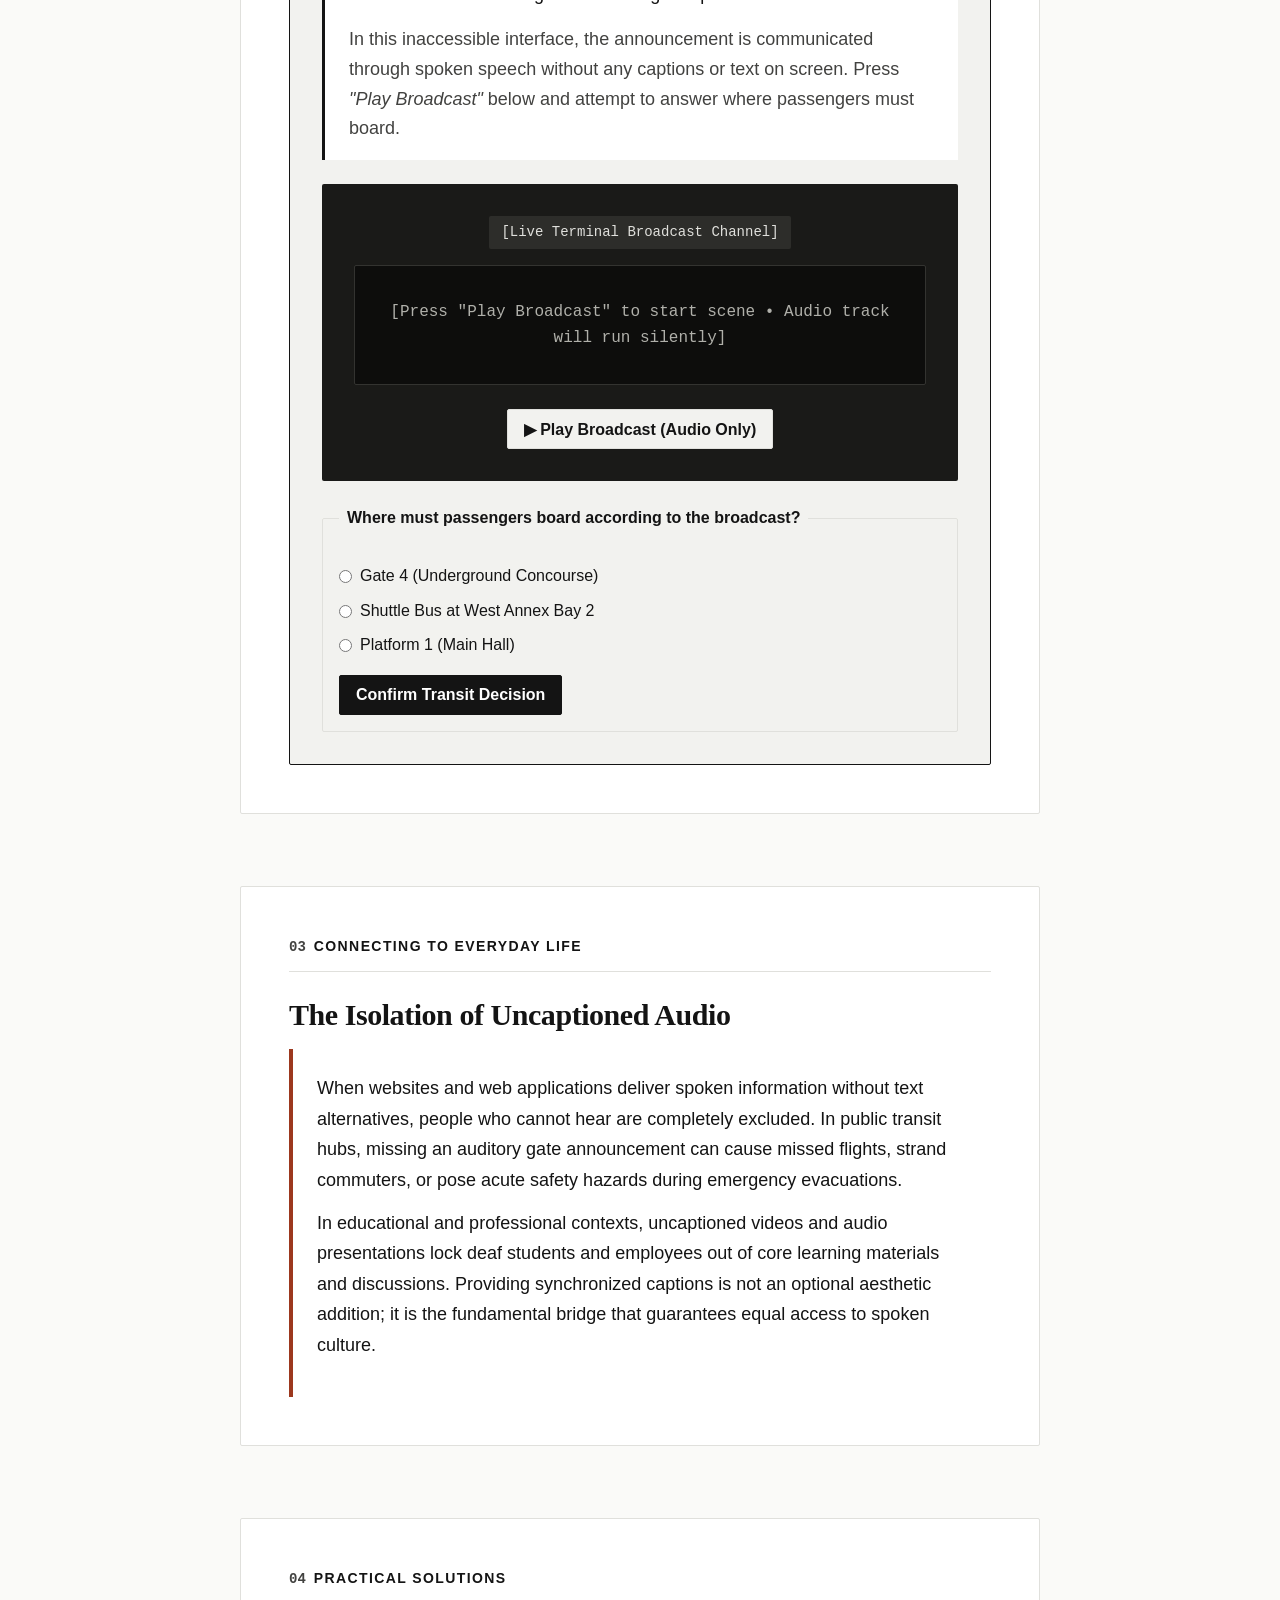
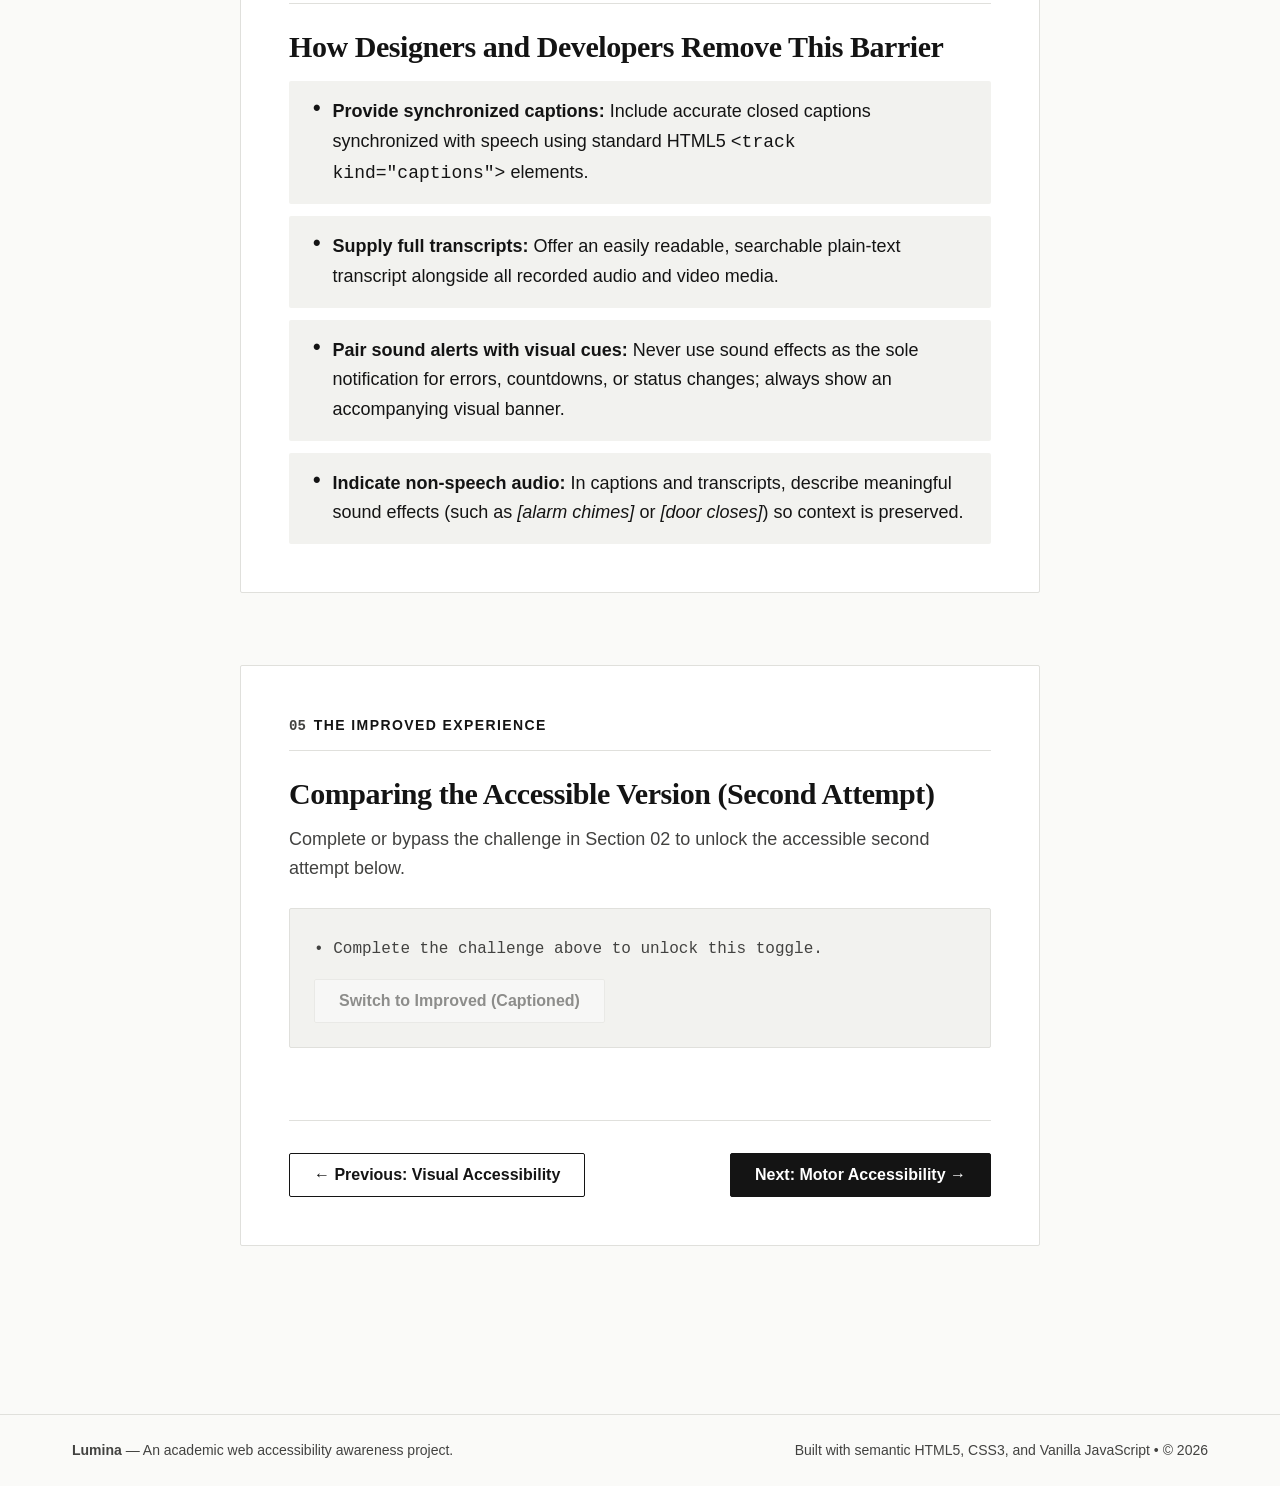
==== commit da3ef810: "Update Lumina accessibilty challenges and design" ====
--- a/hearing.html
+++ b/hearing.html
@@ -70,7 +70,7 @@
             More than 430 million people worldwide live with disabling hearing loss. This encompasses individuals who are profoundly deaf, people who are hard of hearing and use hearing aids, and older adults experiencing age-related hearing decline. In addition, millions of people browse in quiet study halls, offices, or loud commutes where audio cannot be heard.
           </p>
           <p>
-            When a digital service delivers critical directions—such as a gate change at an airport, an emergency evacuation protocol, or instructions in an educational lecture—solely through spoken dialogue without synchronized captions, deaf and hard-of-hearing individuals are placed at an immediate disadvantage. They cannot participate equitably and are forced to guess or seek external help.
+            When a digital service delivers critical directions&mdash;such as a gate change at an airport, an emergency evacuation protocol, or instructions in an educational lecture&mdash;solely through spoken dialogue without synchronized captions, deaf and hard-of-hearing individuals are placed at an immediate disadvantage. They cannot participate equitably and are forced to guess or seek external help.
           </p>
         </section>
 
@@ -83,7 +83,7 @@
           <h2 id="challenge-heading" style="font-size: var(--text-xl); margin-bottom: var(--space-sm);">
             The Silent Emergency Transit Broadcast
           </h2>
-          <p class="text-muted" style="font-size: var(--text-sm); margin-bottom: var(--space-md);">
+          <p class="text-muted" style="font-size: var(--text-base); margin-bottom: var(--space-md);">
             In this challenge, spoken information is deliberately withheld to demonstrate the barrier of audio-only communication.
           </p>
 
@@ -112,7 +112,7 @@
                 <span class="audio-track-status">[Live Terminal Broadcast Channel]</span>
                 
                 <div class="silent-media-screen">
-                  <span id="silent-screen-indicator" style="font-family: var(--font-mono); font-size: var(--text-xs); color: #B0B0AA;">
+                  <span id="silent-screen-indicator" style="font-family: var(--font-mono); font-size: var(--text-sm); color: #B0B0AA;">
                     [Press "Play Broadcast" to start scene &bull; Audio track will run silently]
                   </span>
                 </div>
@@ -148,7 +148,7 @@
               </form>
             </div>
 
-            <!-- Feedback Box -->
+            <!-- Feedback Box & In-Place Completion Notification -->
             <div id="hearing-challenge-feedback" class="challenge-status-box" aria-live="polite"></div>
           </div>
         </section>
@@ -209,17 +209,17 @@
           </ul>
         </section>
 
-        <!-- 5. Gated Improved Experience -->
+        <!-- 5. Gated Improved Experience (Second Attempt) -->
         <section class="topic-section" aria-labelledby="improved-heading">
           <div class="section-label">
             <span class="section-num">05</span>
             <span class="section-heading-text">The Improved Experience</span>
           </div>
           <h2 id="improved-heading" style="font-size: var(--text-xl); margin-bottom: var(--space-sm);">
-            Comparing the Accessible Version
-          </h2>
-          <p class="text-muted" style="font-size: var(--text-sm); margin-bottom: var(--space-lg);">
-            Complete or bypass the challenge in Section 02 to unlock the accessible comparison.
+            Comparing the Accessible Version (Second Attempt)
+          </h2>
+          <p class="text-muted" style="font-size: var(--text-base); margin-bottom: var(--space-lg);">
+            Complete or bypass the challenge in Section 02 to unlock the accessible second attempt below.
           </p>
 
           <div class="gated-toggle-wrapper">
@@ -241,28 +241,32 @@
               </div>
             </div>
 
-            <!-- Improved Experience Card -->
+            <!-- Improved Experience Card with Second Attempt Task -->
             <div id="hearing-improved-display" class="improved-display-card">
               <span class="eyebrow" style="color: var(--color-success);">&check; Synchronized Captioned Broadcast</span>
-              <h3 style="margin-bottom: var(--space-xs);">Live Transit Update &mdash; Express Rail</h3>
+              <h3 style="margin-bottom: var(--space-xs);">Live Transit Update &mdash; Express Rail (Try the Task Again)</h3>
               
               <!-- Visual Alert Banner -->
-              <div style="background-color: var(--color-surface-muted); border-left: 3px solid var(--color-text); padding: var(--space-md); margin: var(--space-md) 0;" role="status">
-                <p style="font-weight: 700; font-size: var(--text-sm); margin-bottom: 2px;">
+              <div id="visual-status-banner-improved" style="display: none; background-color: var(--color-surface-muted); border-left: 3px solid var(--color-text); padding: var(--space-md); margin: var(--space-md) 0;" role="status">
+                <p style="font-weight: 700; font-size: var(--text-base); margin-bottom: 2px;">
                   ⚠️ Track Maintenance Notice
                 </p>
-                <p style="font-size: var(--text-sm); margin: 0; color: var(--color-text);">
+                <p style="font-size: var(--text-base); margin: 0; color: var(--color-text);">
                   Due to emergency rail inspection on Platform 1, all passengers for the Northbound Express must board the replacement bus at <strong>West Annex Bay 2</strong>.
                 </p>
               </div>
 
-              <!-- Synchronized Captions Box -->
-              <div style="background-color: #1A1A18; color: #FFFFFF; padding: var(--space-md); border-radius: var(--radius-sm); font-size: var(--text-sm); text-align: center; margin-bottom: var(--space-md);">
-                🔊 <strong>[Speaker]:</strong> &ldquo;Attention all passengers: Track 1 is closed for maintenance. Please proceed to <strong>West Annex Bay 2</strong> to board the replacement express shuttle.&rdquo;
+              <!-- Live Captions Box -->
+              <div id="live-caption-display" style="display: none; background-color: #1A1A18; color: #FFFFFF; padding: var(--space-md); border-radius: var(--radius-sm); font-size: var(--text-base); text-align: center; margin-bottom: var(--space-md);"></div>
+
+              <div style="margin-bottom: var(--space-md);">
+                <button type="button" class="btn btn-primary btn-sm" id="btn-play-captioned-broadcast">
+                  ▶ Play Announcement with Captions
+                </button>
               </div>
 
               <!-- Collapsible Full Transcript -->
-              <details style="border: 1px solid var(--color-border); border-radius: var(--radius-sm); padding: var(--space-sm); font-size: var(--text-sm);">
+              <details style="border: 1px solid var(--color-border); border-radius: var(--radius-sm); padding: var(--space-sm); font-size: var(--text-sm); margin-bottom: var(--space-lg);">
                 <summary style="font-weight: 600; cursor: pointer;">
                   📄 View Full Spoken Transcript
                 </summary>
@@ -272,7 +276,33 @@
                 </div>
               </details>
 
-              <div style="border-top: 1px solid var(--color-border); padding-top: var(--space-md); margin-top: var(--space-md); font-size: var(--text-xs); color: var(--color-text-muted);">
+              <!-- Interactive Decision Form in the Improved Experience -->
+              <form id="hearing-improved-attempt-form" style="margin-top: var(--space-lg);">
+                <fieldset style="border: 1px solid var(--color-border); padding: var(--space-md); border-radius: var(--radius-sm); background: var(--color-surface);">
+                  <legend style="padding: 0 var(--space-xs); font-weight: 700; font-size: var(--text-sm);">
+                    Where must passengers board according to the captioned broadcast?
+                  </legend>
+
+                  <div style="display: flex; flex-direction: column; gap: var(--space-xs); margin: var(--space-md) 0;">
+                    <label style="display: flex; align-items: center; gap: var(--space-xs); font-size: var(--text-sm); cursor: pointer;">
+                      <input type="radio" name="imp_transit_gate" value="gate_4"> Gate 4 (Underground Concourse)
+                    </label>
+                    <label style="display: flex; align-items: center; gap: var(--space-xs); font-size: var(--text-sm); cursor: pointer;">
+                      <input type="radio" name="imp_transit_gate" value="west_annex"> Shuttle Bus at West Annex Bay 2
+                    </label>
+                    <label style="display: flex; align-items: center; gap: var(--space-xs); font-size: var(--text-sm); cursor: pointer;">
+                      <input type="radio" name="imp_transit_gate" value="platform_1"> Platform 1 (Main Hall)
+                    </label>
+                  </div>
+
+                  <button type="submit" class="btn btn-primary btn-sm">
+                    Confirm Transit Decision
+                  </button>
+                  <div id="hearing-improved-feedback" style="margin-top: var(--space-md); padding: var(--space-md); font-size: var(--text-sm); display: none;" aria-live="polite"></div>
+                </fieldset>
+              </form>
+
+              <div style="border-top: 1px solid var(--color-border); padding-top: var(--space-md); margin-top: var(--space-md); font-size: var(--text-sm); color: var(--color-text-muted);">
                 <strong>Why this version succeeds:</strong> Spoken directions are paired immediately with synchronized captions and an on-screen visual alert banner. Visitors who are deaf, hard of hearing, or browsing in sound-sensitive environments have equal, independent access.
               </div>
             </div>
--- a/css/style.css
+++ b/css/style.css
@@ -15,8 +15,8 @@
   --color-surface-hover: #ECECE8;   /* Subtle interactive hover */
   
   --color-text: #141414;            /* Deep charcoal ink (> 15:1 contrast) */
-  --color-text-muted: #575755;      /* Editorial slate graphite (> 5.8:1 contrast) */
-  --color-text-subtle: #767673;     /* Meta / timestamps */
+  --color-text-muted: #424240;      /* Editorial slate graphite (> 8.5:1 contrast, high readability) */
+  --color-text-subtle: #686865;     /* Meta / timestamps (> 5:1 contrast) */
 
   --color-border: #E0E0DC;          /* Hairline divider */
   --color-border-strong: #141414;   /* High-contrast structural line */
@@ -32,16 +32,16 @@
   --font-sans: -apple-system, BlinkMacSystemFont, "Segoe UI", Roboto, "Helvetica Neue", Arial, sans-serif;
   --font-mono: "SFMono-Regular", Consolas, "Liberation Mono", Menlo, Courier, monospace;
 
-  /* Type Scale */
-  --text-xs: 0.75rem;     /* 12px */
-  --text-sm: 0.875rem;    /* 14px */
-  --text-base: 1rem;       /* 16px */
-  --text-md: 1.125rem;    /* 18px */
-  --text-lg: 1.375rem;    /* 22px */
-  --text-xl: 1.75rem;     /* 28px */
-  --text-2xl: 2.25rem;    /* 36px */
-  --text-3xl: 3rem;       /* 48px */
-  --text-4xl: 3.75rem;    /* 60px */
+  /* Improved Type Scale (Increased by ~2-4px across hierarchy for superior readability) */
+  --text-xs: 0.875rem;    /* 14px (Supporting text no longer falls below 14px) */
+  --text-sm: 1rem;        /* 16px (Buttons, navigation, inputs, card summaries) */
+  --text-base: 1.125rem;  /* 18px (Comfortable body text) */
+  --text-md: 1.25rem;     /* 20px (Lead paragraphs, subheadings) */
+  --text-lg: 1.5rem;      /* 24px (Card headings, secondary titles) */
+  --text-xl: 1.875rem;    /* 30px (Section titles) */
+  --text-2xl: 2.375rem;   /* 38px (Page titles) */
+  --text-3xl: 3.125rem;   /* 50px (Hero titles) */
+  --text-4xl: 3.875rem;   /* 62px (Large display) */
 
   /* Spacing Scale */
   --space-2xs: 0.25rem;   /* 4px */
@@ -56,8 +56,8 @@
 
   /* Structural Dimensions */
   --max-width-site: 75rem;        /* 1200px */
-  --max-width-editorial: 52rem;   /* 832px */
-  --max-width-prose: 44rem;       /* 704px */
+  --max-width-editorial: 54rem;   /* 864px */
+  --max-width-prose: 46rem;       /* 736px */
   
   --radius-sm: 2px;
   --radius-md: 4px;
@@ -96,8 +96,9 @@
   background-color: var(--color-bg);
   color: var(--color-text);
   font-family: var(--font-sans);
-  font-size: var(--text-base);
-  line-height: 1.6;
+  font-size: var(--text-base); /* 18px body text */
+  line-height: 1.65;
+  font-weight: 400;
   min-height: 100vh;
   display: flex;
   flex-direction: column;
@@ -108,7 +109,7 @@
    3. Accessible Focus Indicators (WCAG 2.4.7 & 2.4.11)
    -------------------------------------------------------------------------- */
 :focus-visible {
-  outline: 2px solid var(--color-text);
+  outline: 3px solid var(--color-text);
   outline-offset: 3px;
   border-radius: var(--radius-sm);
 }
@@ -141,17 +142,17 @@
   font-family: var(--font-serif);
   color: var(--color-text);
   font-weight: 700;
-  line-height: 1.2;
+  line-height: 1.25;
   letter-spacing: -0.015em;
 }
 
 h1 {
-  font-size: clamp(2rem, 4.5vw + 1rem, var(--text-4xl));
+  font-size: clamp(2.25rem, 4.5vw + 1rem, var(--text-4xl));
   margin-bottom: var(--space-md);
 }
 
 h2 {
-  font-size: clamp(1.5rem, 2.5vw + 0.5rem, var(--text-2xl));
+  font-size: clamp(1.75rem, 2.5vw + 0.5rem, var(--text-2xl));
   margin-bottom: var(--space-sm);
 }
 
@@ -170,7 +171,7 @@
 
 .lead-text {
   font-size: var(--text-md);
-  line-height: 1.65;
+  line-height: 1.7;
   color: var(--color-text-muted);
 }
 
@@ -184,6 +185,7 @@
   font-size: var(--text-xs);
   text-transform: uppercase;
   letter-spacing: 0.1em;
+  font-weight: 600;
   color: var(--color-text-muted);
   margin-bottom: var(--space-xs);
 }
@@ -219,7 +221,7 @@
 
 .logo-text {
   font-family: var(--font-serif);
-  font-size: var(--text-lg);
+  font-size: var(--text-xl);
   font-weight: 700;
   letter-spacing: -0.02em;
 }
@@ -240,7 +242,7 @@
   display: flex;
   align-items: center;
   list-style: none;
-  gap: var(--space-xs);
+  gap: var(--space-sm);
 }
 
 .nav-link {
@@ -260,7 +262,7 @@
 
 .nav-link[aria-current="page"] {
   color: var(--color-text);
-  font-weight: 600;
+  font-weight: 700;
   border-bottom-color: var(--color-text);
 }
 
@@ -273,7 +275,7 @@
   padding: var(--space-xs) var(--space-sm);
   color: var(--color-text);
   font-family: var(--font-sans);
-  font-size: var(--text-xs);
+  font-size: var(--text-sm);
   font-weight: 600;
   text-transform: uppercase;
   letter-spacing: 0.05em;
@@ -337,7 +339,7 @@
 .btn-outline {
   background-color: transparent;
   color: var(--color-text);
-  border-color: var(--color-border);
+  border-color: var(--color-border-strong);
 }
 
 .btn-outline:hover {
@@ -357,13 +359,38 @@
 }
 
 .btn-sm {
-  min-height: 36px;
-  padding: 0.35rem 0.85rem;
-  font-size: var(--text-xs);
-}
-
-/* --------------------------------------------------------------------------
-   8. Clean Minimalist Single-Line Footer
+  min-height: 40px;
+  padding: 0.4rem 1rem;
+  font-size: var(--text-sm);
+}
+
+/* --------------------------------------------------------------------------
+   8. Challenge Completion Notification Banner (Keeps scroll position intact)
+   -------------------------------------------------------------------------- */
+.challenge-completion-notice {
+  display: flex;
+  align-items: center;
+  justify-content: space-between;
+  gap: var(--space-sm);
+  background-color: var(--color-surface);
+  border: 1px solid var(--color-border);
+  border-left: 4px solid var(--color-success);
+  padding: var(--space-md) var(--space-lg);
+  margin-top: var(--space-md);
+  font-size: var(--text-sm);
+  font-weight: 600;
+  color: var(--color-text);
+  border-radius: var(--radius-sm);
+}
+
+.challenge-completion-notice .notice-arrow {
+  font-size: var(--text-md);
+  color: var(--color-text);
+  margin-left: var(--space-2xs);
+}
+
+/* --------------------------------------------------------------------------
+   9. Clean Minimalist Single-Line Footer
    -------------------------------------------------------------------------- */
 .site-footer {
   border-top: 1px solid var(--color-border);
@@ -395,7 +422,7 @@
 }
 
 /* --------------------------------------------------------------------------
-   9. Responsive Breakpoints
+   10. Responsive Breakpoints
    -------------------------------------------------------------------------- */
 @media (max-width: 860px) {
   .header-container {
--- a/css/topics.css
+++ b/css/topics.css
@@ -100,10 +100,10 @@
 .sandbox-instructions {
   background-color: var(--color-surface);
   border-left: 3px solid var(--color-text);
-  padding: var(--space-md);
+  padding: var(--space-md) var(--space-lg);
   margin-bottom: var(--space-lg);
-  font-size: var(--text-sm);
-  line-height: 1.6;
+  font-size: var(--text-base);
+  line-height: 1.65;
 }
 
 .sandbox-interactive-zone {
@@ -116,11 +116,11 @@
 
 .challenge-status-box {
   margin-top: var(--space-md);
-  padding: var(--space-md);
-  border: 1px solid var(--color-border);
-  background-color: var(--color-surface);
-  font-size: var(--text-sm);
-  line-height: 1.6;
+  padding: var(--space-md) var(--space-lg);
+  border: 1px solid var(--color-border);
+  background-color: var(--color-surface);
+  font-size: var(--text-base);
+  line-height: 1.65;
   display: none;
 }
 
@@ -133,7 +133,7 @@
    -------------------------------------------------------------------------- */
 .explanation-panel {
   background-color: var(--color-surface);
-  border-left: 3px solid var(--color-accent);
+  border-left: 4px solid var(--color-accent);
   padding: var(--space-lg);
   margin-top: var(--space-md);
   font-size: var(--text-base);
@@ -160,9 +160,9 @@
   display: flex;
   align-items: flex-start;
   gap: var(--space-sm);
-  font-size: var(--text-sm);
-  line-height: 1.6;
-  padding: var(--space-sm) var(--space-md);
+  font-size: var(--text-base);
+  line-height: 1.65;
+  padding: var(--space-md) var(--space-lg);
   background-color: var(--color-surface-muted);
   border-radius: var(--radius-sm);
 }
@@ -171,6 +171,8 @@
   font-weight: 700;
   color: var(--color-text);
   flex-shrink: 0;
+  font-size: 1.2em;
+  line-height: 1;
 }
 
 /* --------------------------------------------------------------------------
@@ -194,7 +196,7 @@
 
 .gate-status-msg {
   font-family: var(--font-mono);
-  font-size: var(--text-xs);
+  font-size: var(--text-sm);
   color: var(--color-text-muted);
 }
 
@@ -211,18 +213,19 @@
 
 .toggle-btn {
   background-color: var(--color-surface);
-  border: 1px solid var(--color-border);
-  padding: var(--space-xs) var(--space-md);
+  border: 1px solid var(--color-border-strong);
+  padding: var(--space-xs) var(--space-lg);
   font-size: var(--text-sm);
   font-weight: 600;
   cursor: pointer;
   border-radius: var(--radius-sm);
   color: var(--color-text);
+  min-height: 44px;
   transition: all var(--transition-quick);
 }
 
 .toggle-btn:disabled {
-  opacity: 0.4;
+  opacity: 0.45;
   cursor: not-allowed;
   border-color: var(--color-border);
 }
@@ -253,7 +256,7 @@
   position: relative;
   width: 100%;
   min-height: 220px;
-  background-color: #0F0F0E; /* Dark simulated obstructed field */
+  background-color: #0F0F0E;
   border: 1px solid #2B2B28;
   border-radius: var(--radius-sm);
   overflow: hidden;
@@ -274,12 +277,12 @@
   text-align: center;
   padding: var(--space-md);
   font-family: var(--font-mono);
-  font-size: var(--text-xs);
+  font-size: var(--text-sm);
   color: #A3A39E;
 }
 
 .occluded-task-content {
-  opacity: 0.05; /* Barely perceptible visual cues, simulating severe visual obstruction */
+  opacity: 0.05;
   pointer-events: none;
 }
 
@@ -303,7 +306,7 @@
   color: #E0E0DC;
   font-family: var(--font-mono);
   font-size: var(--text-xs);
-  padding: 0.25rem 0.6rem;
+  padding: 0.3rem 0.75rem;
   border-radius: var(--radius-sm);
   margin-bottom: var(--space-md);
 }
@@ -322,7 +325,7 @@
 }
 
 /* --------------------------------------------------------------------------
-   8. Motor Challenge Specifics (Local Pointer Suppression)
+   8. Motor Challenge Specifics (Keyboard Sequence & Focus Indicators)
    -------------------------------------------------------------------------- */
 .pointer-suppressed-area {
   position: relative;
@@ -339,26 +342,66 @@
 
 .pointer-warning-banner {
   font-family: var(--font-mono);
-  font-size: var(--text-xs);
-  background-color: var(--color-surface-muted);
-  border: 1px solid var(--color-border);
-  padding: var(--space-xs) var(--space-sm);
+  font-size: var(--text-sm);
+  background-color: var(--color-surface-muted);
+  border: 1px solid var(--color-border);
+  padding: var(--space-xs) var(--space-md);
   margin-bottom: var(--space-md);
   color: var(--color-text);
-}
-
-/* Deliberately poor keyboard order demonstration */
+  font-weight: 600;
+}
+
+/* Awkward controls in original motor challenge */
 .awkward-btn {
-  padding: 6px 10px;
-  font-size: var(--text-xs);
-  border: 1px solid #CCC;
+  padding: 6px 12px;
+  font-size: var(--text-sm);
+  border: 1px solid #999;
   background: #FFF;
+  cursor: default;
+  min-height: 32px;
+  border-radius: var(--radius-sm);
+  color: var(--color-text);
+}
+
+/* Keep the steps visually ordered while their DOM/tab order is intentionally not. */
+.motor-challenge-controls > .motor-visual-order-1 { order: 1; }
+.motor-challenge-controls > .motor-visual-order-2 { order: 2; }
+.motor-challenge-controls > .motor-visual-order-3 { order: 3; }
+.motor-challenge-controls > .motor-visual-order-4 { order: 4; }
+.motor-challenge-controls > .motor-visual-order-5 { order: 5; }
+
+.awkward-btn:focus {
+  outline: 2px solid var(--color-text);
+  outline-offset: 2px;
+}
+
+/* Intentionally faint outline on Step 2 to demonstrate low-visibility focus */
+.awkward-btn.faint-focus:focus {
+  outline: 1px dotted #888884 !important;
+}
+
+/* Accessible controls in improved motor challenge */
+.accessible-action-btn {
+  min-height: 48px;
+  padding: var(--space-xs) var(--space-lg);
+  font-size: var(--text-sm);
+  font-weight: 600;
+  border: 2px solid var(--color-text);
+  background-color: var(--color-surface);
+  color: var(--color-text);
+  border-radius: var(--radius-sm);
   cursor: pointer;
-}
-
-.awkward-btn:focus {
-  /* Missing prominent outline on one control in the barrier version */
-  outline: none;
+  transition: all var(--transition-quick);
+}
+
+.accessible-action-btn:hover {
+  background-color: var(--color-surface-muted);
+}
+
+.accessible-action-btn:focus-visible {
+  outline: 3px solid var(--color-text);
+  outline-offset: 3px;
+  background-color: var(--color-surface-hover);
 }
 
 /* --------------------------------------------------------------------------
@@ -366,7 +409,7 @@
    -------------------------------------------------------------------------- */
 .cognitive-timer-display {
   font-family: var(--font-mono);
-  font-size: var(--text-md);
+  font-size: var(--text-lg);
   font-weight: 700;
   color: var(--color-accent);
 }
@@ -375,7 +418,7 @@
   background-color: var(--color-surface-muted);
   border: 1px solid var(--color-border);
   padding: var(--space-md);
-  font-size: var(--text-xs);
+  font-size: var(--text-sm);
   line-height: 1.7;
   margin-bottom: var(--space-md);
 }
@@ -401,16 +444,18 @@
   border: 1px solid var(--color-border);
   border-radius: var(--radius-sm);
   font-family: var(--font-sans);
-  font-size: var(--text-sm);
-  background-color: var(--color-surface);
-  color: var(--color-text);
-  min-height: 40px;
+  font-size: var(--text-base);
+  background-color: var(--color-surface);
+  color: var(--color-text);
+  min-height: 44px;
 }
 
 .form-field input:focus,
 .form-field select:focus,
 .form-field textarea:focus {
   border-color: var(--color-text);
+  outline: 2px solid var(--color-text);
+  outline-offset: 1px;
 }
 
 /* --------------------------------------------------------------------------
